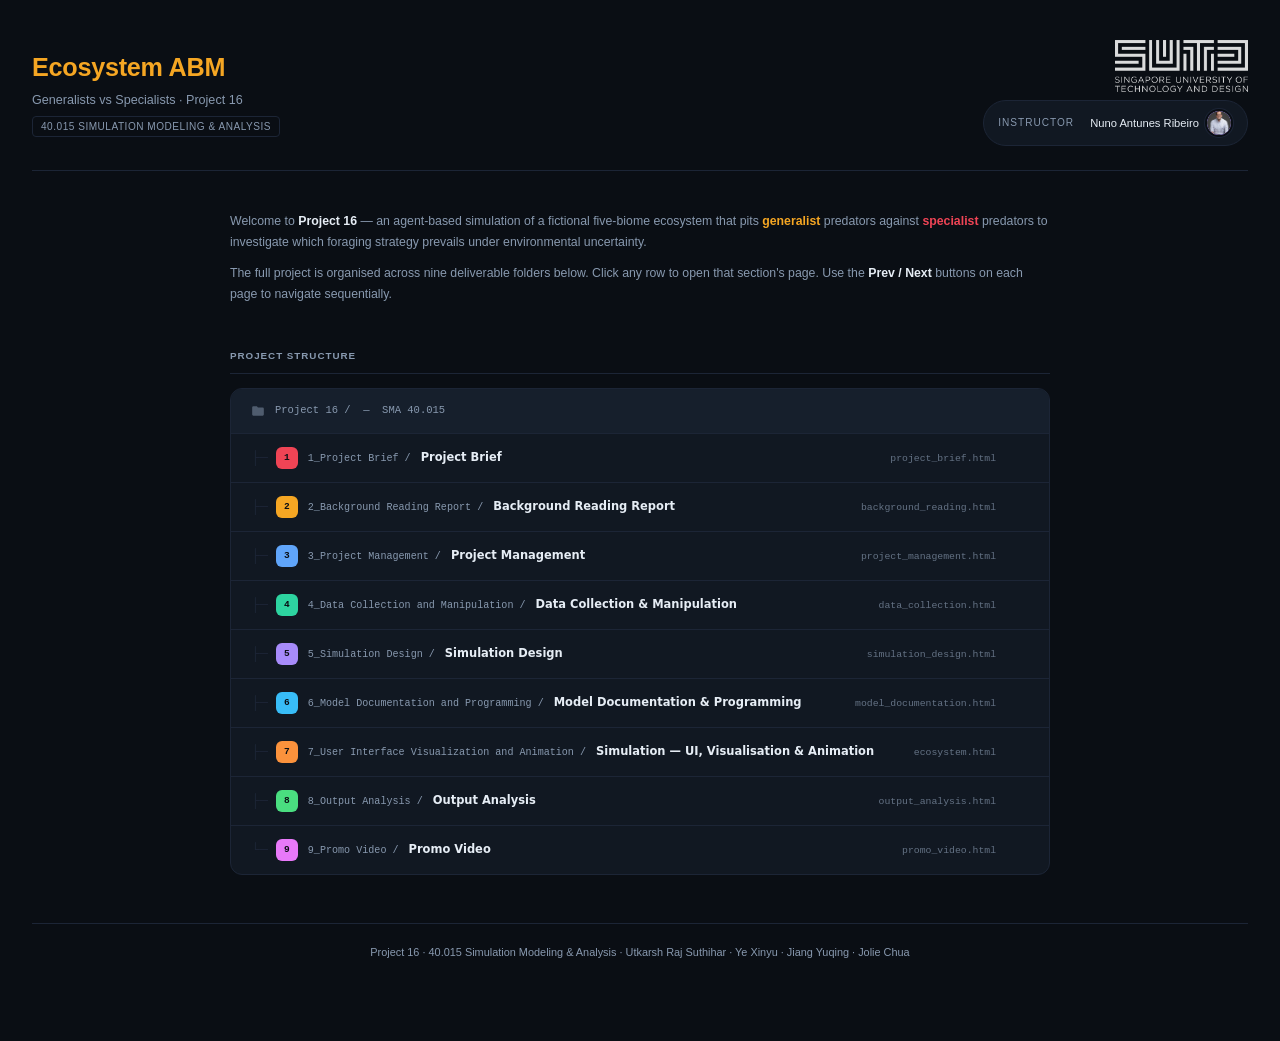
==== index.html @ 95d3eba9 "Organize preload assets and update README link" ====
<!DOCTYPE html>
<html lang="en">
<head>
  <meta charset="UTF-8">
  <title>Project 16 — Ecosystem ABM (SMA 40.015)</title>
  <meta name="viewport" content="width=device-width, initial-scale=1">

  <link rel="stylesheet" href="3_Project Management/styles/pm.css">

  <style>
    /* ── Welcome banner ─────────────────────────────────────── */
    .idx-welcome {
      max-width: 820px;
      margin: 0 auto 44px;
    }
    .idx-welcome p {
      color: var(--text-muted);
      font-size: 0.88rem;
      line-height: 1.7;
      margin: 0 0 10px;
    }
    .idx-welcome p:last-child { margin: 0; }

    /* ── Section label ──────────────────────────────────────── */
    .idx-label {
      max-width: 820px;
      margin: 0 auto 14px;
      font-size: 0.7rem;
      font-weight: 700;
      text-transform: uppercase;
      letter-spacing: 0.1em;
      color: var(--text-muted);
      padding-bottom: 10px;
      border-bottom: 1px solid var(--border);
    }

    /* ── File tree ──────────────────────────────────────────── */
    .idx-tree {
      max-width: 820px;
      margin: 0 auto 48px;
      background: var(--bg-card);
      border: 1px solid var(--border);
      border-radius: 12px;
      overflow: hidden;
      font-family: 'SF Mono', 'Fira Mono', monospace;
      font-size: 0.82rem;
    }

    /* root row */
    .idx-root {
      display: flex;
      align-items: center;
      gap: 10px;
      padding: 14px 20px;
      border-bottom: 1px solid var(--border);
      color: var(--text-muted);
      font-size: 0.75rem;
      background: var(--bg-card-2);
    }
    .idx-root svg { opacity: 0.5; flex-shrink: 0; }

    /* each folder row */
    .idx-row {
      display: flex;
      align-items: center;
      gap: 0;
      border-bottom: 1px solid var(--border);
      transition: background 0.12s;
      text-decoration: none;
      color: inherit;
    }
    .idx-row:last-child { border-bottom: none; }
    .idx-row:hover { background: rgba(255,255,255,0.03); }
    .idx-row:hover .idx-row-name { color: var(--accent-2); }
    .idx-row:hover .idx-row-arrow { opacity: 1; }

    /* tree gutter */
    .idx-gutter {
      display: flex;
      align-items: center;
      padding: 13px 0 13px 20px;
      gap: 8px;
      flex-shrink: 0;
    }
    .idx-branch {
      color: var(--border);
      font-size: 1rem;
      line-height: 1;
      user-select: none;
    }

    /* folder number badge */
    .idx-num {
      display: inline-flex;
      align-items: center;
      justify-content: center;
      width: 22px;
      height: 22px;
      border-radius: 6px;
      font-size: 0.68rem;
      font-weight: 800;
      color: #0a0e14;
      flex-shrink: 0;
      font-family: 'SF Mono', 'Fira Mono', monospace;
    }

    /* row body */
    .idx-row-body {
      flex: 1;
      display: flex;
      align-items: baseline;
      gap: 10px;
      padding: 13px 16px 13px 10px;
      min-width: 0;
    }
    .idx-row-folder {
      color: var(--text-muted);
      font-size: 0.72rem;
      white-space: nowrap;
      flex-shrink: 0;
    }
    .idx-row-name {
      color: var(--text);
      font-size: 0.82rem;
      font-weight: 600;
      font-family: system-ui, -apple-system, sans-serif;
      white-space: nowrap;
      overflow: hidden;
      text-overflow: ellipsis;
      transition: color 0.12s;
    }
    .idx-row-file {
      color: var(--text-muted);
      font-size: 0.7rem;
      margin-left: auto;
      white-space: nowrap;
      flex-shrink: 0;
      opacity: 0.7;
    }
    .idx-row-arrow {
      color: var(--accent-2);
      margin-left: 12px;
      opacity: 0;
      transition: opacity 0.12s;
      flex-shrink: 0;
      padding-right: 18px;
    }

    /* colour coding by section */
    .c1 { background: #ef4455; }
    .c2 { background: #f5a623; }
    .c3 { background: #60a5fa; }
    .c4 { background: #2dd4a0; }
    .c5 { background: #a78bfa; }
    .c6 { background: #38bdf8; }
    .c7 { background: #fb923c; }
    .c8 { background: #4ade80; }
    .c9 { background: #e879f9; }

    /* non-linked row (no HTML) */
    .idx-row-inactive {
      display: flex;
      align-items: center;
      border-bottom: 1px solid var(--border);
      opacity: 0.45;
      cursor: default;
    }
    .idx-row-inactive:last-child { border-bottom: none; }
  </style>
</head>
<body>

<div class="wrap">

  <!-- ═══════ HEADER ═══════ -->
  <header class="pm-header">
    <div class="pm-title">
      <h1>Ecosystem ABM</h1>
      <p class="subtitle">Generalists vs Specialists · Project 16</p>
      <span class="course">40.015 Simulation Modeling &amp; Analysis</span>
    </div>
    <div style="display:flex;flex-direction:column;align-items:flex-end;gap:0;margin-left:auto;">
      <img class="pm-sutd-logo" src="3_Project Management/images/SUTD.webp" alt="SUTD">
      <div class="pm-instructor pm-team" id="instructor-strip"></div>
    </div>
  </header>

  <!-- ═══════ WELCOME ═══════ -->
  <div class="idx-welcome">
    <p>
      Welcome to <strong style="color:var(--text)">Project 16</strong> — an agent-based simulation
      of a fictional five-biome ecosystem that pits <strong style="color:var(--accent)">generalist</strong>
      predators against <strong style="color:var(--danger)">specialist</strong> predators to investigate
      which foraging strategy prevails under environmental uncertainty.
    </p>
    <p>
      The full project is organised across nine deliverable folders below. Click any row to open that
      section's page. Use the <strong style="color:var(--text)">Prev / Next</strong> buttons on each
      page to navigate sequentially.
    </p>
  </div>

  <!-- ═══════ FILE TREE ═══════ -->
  <p class="idx-label">Project Structure</p>

  <div class="idx-tree">

    <!-- root -->
    <div class="idx-root">
      <svg width="14" height="14" viewBox="0 0 24 24" fill="currentColor"><path d="M10 4H4a2 2 0 0 0-2 2v12a2 2 0 0 0 2 2h16a2 2 0 0 0 2-2V8a2 2 0 0 0-2-2h-8l-2-2z"/></svg>
      Project 16 / &nbsp;—&nbsp; SMA 40.015
    </div>

    <!-- 1 -->
    <a class="idx-row" target="_blank" href="1_Project Brief/project_brief.html">
      <div class="idx-gutter">
        <span class="idx-branch">├─</span>
        <span class="idx-num c1">1</span>
      </div>
      <div class="idx-row-body">
        <span class="idx-row-folder">1_Project Brief /</span>
        <span class="idx-row-name">Project Brief</span>
        <span class="idx-row-file">project_brief.html</span>
      </div>
      <span class="idx-row-arrow">→</span>
    </a>

    <!-- 2 -->
    <a class="idx-row" target="_blank" href="2_Background Reading Report/background_reading.html">
      <div class="idx-gutter">
        <span class="idx-branch">├─</span>
        <span class="idx-num c2">2</span>
      </div>
      <div class="idx-row-body">
        <span class="idx-row-folder">2_Background Reading Report /</span>
        <span class="idx-row-name">Background Reading Report</span>
        <span class="idx-row-file">background_reading.html</span>
      </div>
      <span class="idx-row-arrow">→</span>
    </a>

    <!-- 3 -->
    <a class="idx-row" target="_blank" href="3_Project Management/project_management.html">
      <div class="idx-gutter">
        <span class="idx-branch">├─</span>
        <span class="idx-num c3">3</span>
      </div>
      <div class="idx-row-body">
        <span class="idx-row-folder">3_Project Management /</span>
        <span class="idx-row-name">Project Management</span>
        <span class="idx-row-file">project_management.html</span>
      </div>
      <span class="idx-row-arrow">→</span>
    </a>

    <!-- 4 -->
    <a class="idx-row" target="_blank" href="4_Data Collection and Manipulation/data_collection.html">
      <div class="idx-gutter">
        <span class="idx-branch">├─</span>
        <span class="idx-num c4">4</span>
      </div>
      <div class="idx-row-body">
        <span class="idx-row-folder">4_Data Collection and Manipulation /</span>
        <span class="idx-row-name">Data Collection &amp; Manipulation</span>
        <span class="idx-row-file">data_collection.html</span>
      </div>
      <span class="idx-row-arrow">→</span>
    </a>

    <!-- 5 -->
    <a class="idx-row" target="_blank" href="5_Simulation Design/simulation_design.html">
      <div class="idx-gutter">
        <span class="idx-branch">├─</span>
        <span class="idx-num c5">5</span>
      </div>
      <div class="idx-row-body">
        <span class="idx-row-folder">5_Simulation Design /</span>
        <span class="idx-row-name">Simulation Design</span>
        <span class="idx-row-file">simulation_design.html</span>
      </div>
      <span class="idx-row-arrow">→</span>
    </a>

    <!-- 6 -->
    <a class="idx-row" target="_blank" href="6_Model Documentation and Programming/model_documentation.html">
      <div class="idx-gutter">
        <span class="idx-branch">├─</span>
        <span class="idx-num c6">6</span>
      </div>
      <div class="idx-row-body">
        <span class="idx-row-folder">6_Model Documentation and Programming /</span>
        <span class="idx-row-name">Model Documentation &amp; Programming</span>
        <span class="idx-row-file">model_documentation.html</span>
      </div>
      <span class="idx-row-arrow">→</span>
    </a>

    <!-- 7 -->
    <a class="idx-row" target="_blank" href="7_User Interface Visualization and Animation/ecosystem.html">
      <div class="idx-gutter">
        <span class="idx-branch">├─</span>
        <span class="idx-num c7">7</span>
      </div>
      <div class="idx-row-body">
        <span class="idx-row-folder">7_User Interface Visualization and Animation /</span>
        <span class="idx-row-name">Simulation — UI, Visualisation &amp; Animation</span>
        <span class="idx-row-file">ecosystem.html</span>
      </div>
      <span class="idx-row-arrow">→</span>
    </a>

    <!-- 8 -->
    <a class="idx-row" target="_blank" href="8_Output Analysis/output_analysis.html">
      <div class="idx-gutter">
        <span class="idx-branch">├─</span>
        <span class="idx-num c8">8</span>
      </div>
      <div class="idx-row-body">
        <span class="idx-row-folder">8_Output Analysis /</span>
        <span class="idx-row-name">Output Analysis</span>
        <span class="idx-row-file">output_analysis.html</span>
      </div>
      <span class="idx-row-arrow">→</span>
    </a>

    <!-- 9 -->
    <a class="idx-row" href="9_Promo Video/promo_video.html">
      <div class="idx-gutter">
        <span class="idx-branch">└─</span>
        <span class="idx-num c9">9</span>
      </div>
      <div class="idx-row-body">
        <span class="idx-row-folder">9_Promo Video /</span>
        <span class="idx-row-name">Promo Video</span>
        <span class="idx-row-file">promo_video.html</span>
      </div>
      <span class="idx-row-arrow">→</span>
    </a>

  </div>

  <!-- ═══════ FOOTER ═══════ -->
  <div class="pm-footer">
    Project 16 · 40.015 Simulation Modeling &amp; Analysis ·
    Utkarsh Raj Suthihar · Ye Xinyu · Jiang Yuqing · Jolie Chua
  </div>

</div>

<div id="avatar-popover" class="avatar-popover"></div>

<script src="3_Project Management/lib/pm_data.js"></script>
<script>
  /* pm_data.js sets TEAM_IMG_PATH relative to its own folder;
     re-point it to the correct path from the root index */
  TEAM_IMG_PATH = '3_Project Management/images/team/';
</script>
<script src="3_Project Management/lib/pm_render.js"></script>
<script src="assets/scripts/video-preload.js"></script>

</body>
</html>
---- 3_Project Management/styles/pm.css ----
/* ═══════════════════════════════════════════════════════════════
   PROJECT MANAGEMENT — TIMELINE + GANTT
   Dark theme matching the simulation deliverable (7_UI).
   ═══════════════════════════════════════════════════════════════ */

:root {
  --bg:          #0a0e14;
  --bg-card:    #111822;
  --bg-card-2:  #161f2c;
  --border:     #1c2536;
  --text:       #e6edf5;
  --text-muted: #8899af;
  --accent:     #f5a623;
  --accent-2:   #60a5fa;
  --ok:         #2dd4a0;
  --danger:     #ef4455;
}

* { box-sizing: border-box; }

html, body {
  margin: 0; padding: 0;
  background: var(--bg);
  color: var(--text);
  font-family: -apple-system, BlinkMacSystemFont, "Segoe UI", Roboto, "Helvetica Neue", Arial, sans-serif;
  font-size: 14px;
  line-height: 1.5;
}

.wrap {
  max-width: 1280px;
  margin: 0 auto;
  padding: 40px 32px 80px;
}

/* ── Header ─────────────────────────────────────────────── */
header.pm-header {
  display: flex;
  flex-wrap: wrap;
  align-items: center;
  gap: 24px;
  padding-bottom: 24px;
  border-bottom: 1px solid var(--border);
  margin-bottom: 40px;
}
.pm-title h1 {
  margin: 0 0 4px;
  font-size: 1.8rem;
  color: var(--accent);
  letter-spacing: -0.01em;
}
.pm-title .subtitle {
  color: var(--text-muted);
  font-size: 0.9rem;
  margin: 0;
}
.pm-title .course {
  display: inline-block;
  margin-top: 6px;
  padding: 2px 8px;
  border: 1px solid var(--border);
  border-radius: 4px;
  font-size: 0.72rem;
  color: var(--text-muted);
  letter-spacing: 0.05em;
  text-transform: uppercase;
}
.pm-sutd-logo {
  margin-left: auto;
  height: 52px;
  opacity: 0.85;
}
.pm-team {
  display: flex;
  gap: 10px;
  align-items: center;
  flex-wrap: wrap;
  padding: 10px 16px;
  background: var(--bg-card);
  border: 1px solid var(--border);
  border-radius: 999px;
}
.pm-team-label {
  font-size: 0.72rem;
  color: var(--text-muted);
  text-transform: uppercase;
  letter-spacing: 0.1em;
  margin-right: 6px;
}
.pm-team-item {
  display: flex;
  align-items: center;
  gap: 6px;
  font-size: 0.8rem;
}
.pm-team-item-text {
  display: flex;
  flex-direction: column;
  align-items: flex-start;
  gap: 1px;
  line-height: 1.25;
  min-width: 0;
}
.pm-team-student-id {
  font-size: 0.68rem;
  font-weight: 500;
  color: var(--text-muted);
  letter-spacing: 0.04em;
}

/* ── Avatar circle ──────────────────────────────────────── */
.avatar {
  display: inline-flex;
  align-items: center;
  justify-content: center;
  position: relative;
  overflow: hidden;
  width: 28px;
  height: 28px;
  border-radius: 50%;
  color: #0a0e14;
  font-weight: 700;
  font-size: 0.68rem;
  letter-spacing: 0.02em;
  flex-shrink: 0;
  border: 2px solid var(--bg);
  box-shadow: 0 0 0 1px var(--border);
  cursor: pointer;
  transition: transform 0.15s ease, box-shadow 0.15s ease;
}
.avatar:hover {
  transform: scale(1.15);
  box-shadow: 0 0 0 2px var(--avatar-color, var(--accent));
  z-index: 2;
  position: relative;
}
.av-initials {
  position: relative;
  z-index: 1;
  pointer-events: none;
  user-select: none;
}
.av-photo {
  position: absolute;
  inset: 0;
  width: 100%;
  height: 100%;
  object-fit: cover;
  border-radius: inherit;
  z-index: 2;
  pointer-events: none;
}
.avatar.lg { width: 36px; height: 36px; font-size: 0.78rem; }
.avatar-row {
  display: inline-flex;
  align-items: center;
}
.avatar-row .avatar + .avatar { margin-left: -8px; }
.avatar-row .avatar:hover {
  transform: translateY(-2px);
  transition: transform 0.15s ease;
  z-index: 2;
  position: relative;
}

/* ── Legend ─────────────────────────────────────────────── */
.pm-legend {
  display: flex;
  flex-wrap: wrap;
  gap: 18px;
  align-items: center;
  margin-bottom: 32px;
  color: var(--text-muted);
  font-size: 0.78rem;
}
.legend-dot {
  display: inline-block;
  width: 12px; height: 12px;
  border-radius: 50%;
  margin-right: 6px;
  vertical-align: middle;
}

/* ── Timeline ───────────────────────────────────────────── */
.timeline {
  position: relative;
  padding: 20px 0;
}
.timeline::before {
  content: '';
  position: absolute;
  left: 50%;
  top: 0; bottom: 0;
  width: 2px;
  background: linear-gradient(
    180deg,
    rgba(245,166,35,0) 0%,
    rgba(245,166,35,0.6) 8%,
    rgba(245,166,35,0.6) 92%,
    rgba(245,166,35,0) 100%
  );
  transform: translateX(-50%);
}
.stage {
  position: relative;
  width: 50%;
  padding: 12px 40px 12px 0;
  margin-bottom: 20px;
}
.stage.right {
  margin-left: 50%;
  padding: 12px 0 12px 40px;
}
.stage-node {
  position: absolute;
  top: 22px;
  width: 18px;
  height: 18px;
  border-radius: 50%;
  background: var(--bg);
  border: 3px solid var(--accent);
  z-index: 2;
  transition: transform 0.2s ease;
}
.stage.left  .stage-node { right: -9px; }
.stage.right .stage-node { left: -9px; }
.stage:hover .stage-node { transform: scale(1.2); }
.stage-week {
  position: absolute;
  top: 0;
  font-size: 0.68rem;
  color: var(--text-muted);
  font-weight: 600;
  letter-spacing: 0.08em;
  text-transform: uppercase;
}
.stage.left  .stage-week { right: 30px; }
.stage.right .stage-week { left: 30px; }

/* ── Stage card ─────────────────────────────────────────── */
.card {
  background: var(--bg-card);
  border: 1px solid var(--border);
  border-radius: 10px;
  padding: 16px 18px;
  cursor: pointer;
  transition: border-color 0.2s ease, transform 0.2s ease;
  position: relative;
}
.card:hover {
  transform: translateY(-1px);
}
.card.expanded {
  background: var(--bg-card-2);
  cursor: default;
}
.card.expanded:hover { transform: none; }

.card-head {
  display: flex;
  align-items: flex-start;
  gap: 12px;
}
.card-head-main { flex: 1; min-width: 0; }
.card-title {
  margin: 0 0 4px;
  font-size: 1.02rem;
  color: var(--text);
  font-weight: 600;
}
.card-type {
  display: inline-block;
  font-size: 0.64rem;
  padding: 2px 7px;
  border-radius: 4px;
  margin-right: 6px;
  text-transform: uppercase;
  letter-spacing: 0.05em;
  font-weight: 600;
}
.card-summary {
  color: var(--text-muted);
  font-size: 0.85rem;
  margin: 4px 0 10px;
}
.card-meta {
  display: flex;
  align-items: center;
  justify-content: space-between;
  gap: 10px;
}
.card-chevron {
  color: var(--text-muted);
  flex-shrink: 0;
  transition: transform 0.2s ease;
}
.card.expanded .card-chevron { transform: rotate(180deg); }

/* ── Expanded content ───────────────────────────────────── */
.card-body {
  max-height: 0;
  overflow: hidden;
  transition: max-height 0.3s ease;
}
.card.expanded .card-body {
  max-height: 9999px;
}
.card-body-inner {
  padding: 14px 0 4px;
  border-top: 1px solid var(--border);
  margin-top: 12px;
}
.card-details {
  color: var(--text);
  font-size: 0.88rem;
  margin-bottom: 14px;
}
.card-section-label {
  font-size: 0.7rem;
  color: var(--accent);
  text-transform: uppercase;
  letter-spacing: 0.1em;
  margin: 14px 0 6px;
  font-weight: 600;
}
.card-ideas {
  margin: 0;
  padding: 0 0 0 18px;
}
.card-ideas li {
  margin-bottom: 4px;
  color: var(--text);
  font-size: 0.85rem;
}
.card-artefacts {
  margin-top: 14px;
}
.artefact {
  margin-bottom: 12px;
}
.artefact img {
  width: 100%;
  max-width: 520px;
  border-radius: 6px;
  border: 1px solid var(--border);
  display: block;
  cursor: default;
  pointer-events: none;
  user-select: none;
  -webkit-user-drag: none;
}
.artefact-caption {
  font-size: 0.76rem;
  color: var(--text-muted);
  margin-top: 4px;
  font-style: italic;
}

.card-contribs {
  display: flex;
  align-items: center;
  gap: 10px;
  flex-wrap: wrap;
  margin-top: 14px;
}
.card-contribs-label {
  font-size: 0.7rem;
  color: var(--text-muted);
  text-transform: uppercase;
  letter-spacing: 0.08em;
  margin-right: 4px;
}


/* ── Gantt section ──────────────────────────────────────── */
.gantt-section {
  margin-top: 80px;
  padding: 32px;
  background: var(--bg-card);
  border: 1px solid var(--border);
  border-radius: 12px;
}
.gantt-section h2 {
  margin: 0 0 6px;
  font-size: 1.2rem;
  color: var(--accent);
}
.gantt-section .gantt-desc {
  color: var(--text-muted);
  font-size: 0.84rem;
  margin: 0 0 20px;
}
#gantt-chart {
  width: 100%;
  height: 520px;
}

/* ── Footer ─────────────────────────────────────────────── */
.pm-footer {
  margin-top: 40px;
  padding-top: 20px;
  border-top: 1px solid var(--border);
  color: var(--text-muted);
  font-size: 0.78rem;
  text-align: center;
}

/* ── Instructor strip ───────────────────────────────────── */
.pm-instructor {
  display: flex;
  gap: 10px;
  align-items: center;
  padding: 8px 14px;
  background: var(--bg-card);
  border: 1px solid var(--border);
  border-radius: 999px;
  margin-top: 8px;
}

/* ── Avatar popover ─────────────────────────────────────── */
.avatar-popover {
  position: fixed;
  z-index: 1000;
  display: none;
  width: 248px;
  background: var(--bg-card-2);
  border: 1px solid var(--border);
  border-radius: 12px;
  padding: 14px 16px 12px;
  box-shadow: 0 12px 40px rgba(0,0,0,0.55);
  animation: pop-in 0.15s ease;
}
@keyframes pop-in {
  from { opacity: 0; transform: translateY(-6px) scale(0.97); }
  to   { opacity: 1; transform: translateY(0)   scale(1); }
}
.av-pop-close {
  position: absolute;
  top: 8px; right: 10px;
  font-size: 0.7rem;
  color: var(--text-muted);
  cursor: pointer;
  line-height: 1;
  padding: 2px 4px;
  border-radius: 4px;
}
.av-pop-close:hover { color: var(--text); background: var(--border); }
.av-pop-top {
  display: flex;
  gap: 12px;
  align-items: center;
  margin-bottom: 10px;
}
.av-pop-img {
  width: 56px;
  height: 56px;
  border-radius: 50%;
  flex-shrink: 0;
  position: relative;
  overflow: hidden;
  display: flex;
  align-items: center;
  justify-content: center;
  color: #0a0e14;
  font-weight: 700;
  font-size: 1.1rem;
  border: 3px solid var(--bg);
  box-shadow: 0 0 0 1px var(--border);
}
.av-pop-name {
  font-size: 0.92rem;
  font-weight: 600;
  color: var(--text);
  margin-bottom: 3px;
  line-height: 1.3;
}
.av-pop-meta {
  font-size: 0.74rem;
  color: var(--text-muted);
  line-height: 1.4;
}
.av-pop-course {
  color: var(--accent);
  font-size: 0.7rem;
  white-space: pre-line;
}
.av-pop-links {
  display: flex;
  gap: 8px;
  margin-top: 8px;
  border-top: 1px solid var(--border);
  padding-top: 8px;
}
.av-pop-link {
  display: inline-flex;
  align-items: center;
  justify-content: center;
  width: 32px;
  height: 32px;
  border-radius: 7px;
  border: 1px solid var(--border);
  color: var(--text-muted);
  text-decoration: none;
  transition: color 0.15s, border-color 0.15s, background 0.15s;
}
.av-pop-link svg { display: block; }
.av-pop-linkedin { border-color: rgba(10,102,194,0.4); color: #0a66c2; }
.av-pop-linkedin:hover { background: rgba(10,102,194,0.12); border-color: #0a66c2; color: #0a66c2; }
.av-pop-website  { border-color: rgba(245,166,35,0.3); color: var(--accent); }
.av-pop-website:hover  { background: rgba(245,166,35,0.1); border-color: var(--accent); }

/* ── Responsive (≤860px: stack to single column) ───────── */
@media (max-width: 860px) {
  .wrap { padding: 24px 16px 60px; }
  .timeline::before { left: 16px; }
  .stage, .stage.right {
    width: 100%;
    margin-left: 0;
    padding: 12px 0 12px 40px;
  }
  .stage.left  .stage-node,
  .stage.right .stage-node { left: 7px; right: auto; }
  .stage.left  .stage-week,
  .stage.right .stage-week { left: 30px; right: auto; }
  .pm-sutd-logo { margin-left: 0; }
}

/* ── Print (Cmd+P → Save PDF) ──────────────────────────── */
@media print {
  html, body { background: #fff !important; color: #000 !important; }
  .wrap { max-width: none; padding: 0; }
  .card {
    background: #fff !important;
    border: 1px solid #333 !important;
    page-break-inside: avoid;
    cursor: default;
  }
  .card.expanded { background: #fff !important; }
  .card-body { max-height: 9999px !important; }
  .card-body-inner { border-color: #999 !important; }
  .card-chevron { display: none !important; }
  .timeline::before { background: #aaa !important; }
  .stage-node { border-color: #333 !important; background: #fff !important; }
  .card-title, .card-details, .card-ideas li { color: #000 !important; }
  .card-summary, .stage-week, .card-contribs-label, .pm-footer, .artefact-caption { color: #555 !important; }
  .gantt-section { break-before: page; }
  .lightbox { display: none !important; }
  a { color: #000 !important; text-decoration: none; }
}
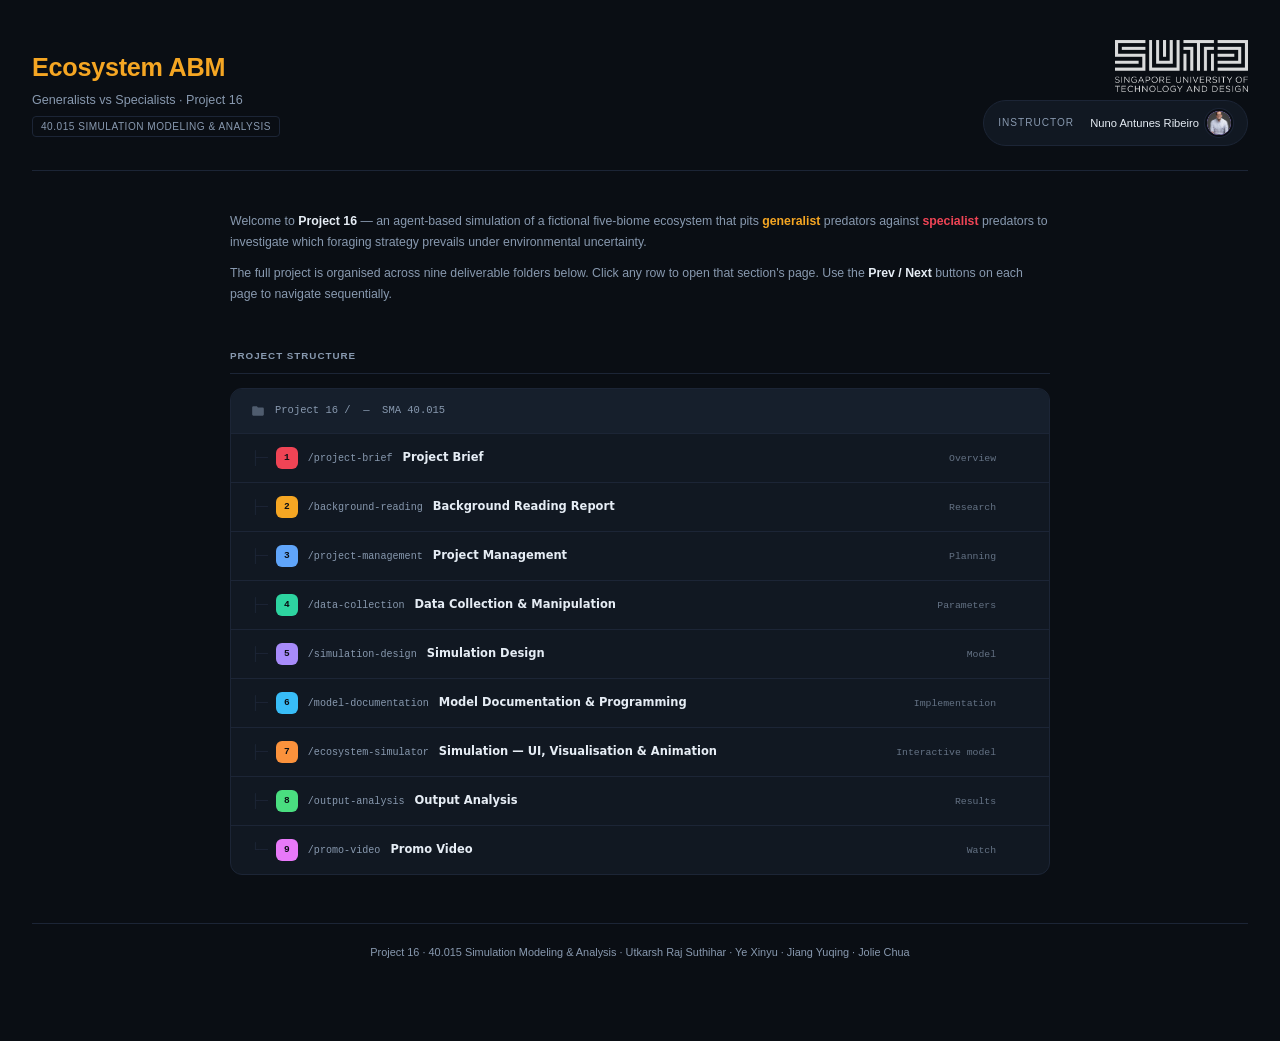
==== commit ab5aab58: "Add clean page routes" ====
--- a/index.html
+++ b/index.html
@@ -212,127 +212,127 @@
     </div>
 
     <!-- 1 -->
-    <a class="idx-row" target="_blank" href="1_Project Brief/project_brief.html">
+    <a class="idx-row" target="_blank" href="/project-brief">
       <div class="idx-gutter">
         <span class="idx-branch">├─</span>
         <span class="idx-num c1">1</span>
       </div>
       <div class="idx-row-body">
-        <span class="idx-row-folder">1_Project Brief /</span>
+        <span class="idx-row-folder">/project-brief</span>
         <span class="idx-row-name">Project Brief</span>
-        <span class="idx-row-file">project_brief.html</span>
+        <span class="idx-row-file">Overview</span>
       </div>
       <span class="idx-row-arrow">→</span>
     </a>
 
     <!-- 2 -->
-    <a class="idx-row" target="_blank" href="2_Background Reading Report/background_reading.html">
+    <a class="idx-row" target="_blank" href="/background-reading">
       <div class="idx-gutter">
         <span class="idx-branch">├─</span>
         <span class="idx-num c2">2</span>
       </div>
       <div class="idx-row-body">
-        <span class="idx-row-folder">2_Background Reading Report /</span>
+        <span class="idx-row-folder">/background-reading</span>
         <span class="idx-row-name">Background Reading Report</span>
-        <span class="idx-row-file">background_reading.html</span>
+        <span class="idx-row-file">Research</span>
       </div>
       <span class="idx-row-arrow">→</span>
     </a>
 
     <!-- 3 -->
-    <a class="idx-row" target="_blank" href="3_Project Management/project_management.html">
+    <a class="idx-row" target="_blank" href="/project-management">
       <div class="idx-gutter">
         <span class="idx-branch">├─</span>
         <span class="idx-num c3">3</span>
       </div>
       <div class="idx-row-body">
-        <span class="idx-row-folder">3_Project Management /</span>
+        <span class="idx-row-folder">/project-management</span>
         <span class="idx-row-name">Project Management</span>
-        <span class="idx-row-file">project_management.html</span>
+        <span class="idx-row-file">Planning</span>
       </div>
       <span class="idx-row-arrow">→</span>
     </a>
 
     <!-- 4 -->
-    <a class="idx-row" target="_blank" href="4_Data Collection and Manipulation/data_collection.html">
+    <a class="idx-row" target="_blank" href="/data-collection">
       <div class="idx-gutter">
         <span class="idx-branch">├─</span>
         <span class="idx-num c4">4</span>
       </div>
       <div class="idx-row-body">
-        <span class="idx-row-folder">4_Data Collection and Manipulation /</span>
+        <span class="idx-row-folder">/data-collection</span>
         <span class="idx-row-name">Data Collection &amp; Manipulation</span>
-        <span class="idx-row-file">data_collection.html</span>
+        <span class="idx-row-file">Parameters</span>
       </div>
       <span class="idx-row-arrow">→</span>
     </a>
 
     <!-- 5 -->
-    <a class="idx-row" target="_blank" href="5_Simulation Design/simulation_design.html">
+    <a class="idx-row" target="_blank" href="/simulation-design">
       <div class="idx-gutter">
         <span class="idx-branch">├─</span>
         <span class="idx-num c5">5</span>
       </div>
       <div class="idx-row-body">
-        <span class="idx-row-folder">5_Simulation Design /</span>
+        <span class="idx-row-folder">/simulation-design</span>
         <span class="idx-row-name">Simulation Design</span>
-        <span class="idx-row-file">simulation_design.html</span>
+        <span class="idx-row-file">Model</span>
       </div>
       <span class="idx-row-arrow">→</span>
     </a>
 
     <!-- 6 -->
-    <a class="idx-row" target="_blank" href="6_Model Documentation and Programming/model_documentation.html">
+    <a class="idx-row" target="_blank" href="/model-documentation">
       <div class="idx-gutter">
         <span class="idx-branch">├─</span>
         <span class="idx-num c6">6</span>
       </div>
       <div class="idx-row-body">
-        <span class="idx-row-folder">6_Model Documentation and Programming /</span>
+        <span class="idx-row-folder">/model-documentation</span>
         <span class="idx-row-name">Model Documentation &amp; Programming</span>
-        <span class="idx-row-file">model_documentation.html</span>
+        <span class="idx-row-file">Implementation</span>
       </div>
       <span class="idx-row-arrow">→</span>
     </a>
 
     <!-- 7 -->
-    <a class="idx-row" target="_blank" href="7_User Interface Visualization and Animation/ecosystem.html">
+    <a class="idx-row" target="_blank" href="/ecosystem-simulator">
       <div class="idx-gutter">
         <span class="idx-branch">├─</span>
         <span class="idx-num c7">7</span>
       </div>
       <div class="idx-row-body">
-        <span class="idx-row-folder">7_User Interface Visualization and Animation /</span>
+        <span class="idx-row-folder">/ecosystem-simulator</span>
         <span class="idx-row-name">Simulation — UI, Visualisation &amp; Animation</span>
-        <span class="idx-row-file">ecosystem.html</span>
+        <span class="idx-row-file">Interactive model</span>
       </div>
       <span class="idx-row-arrow">→</span>
     </a>
 
     <!-- 8 -->
-    <a class="idx-row" target="_blank" href="8_Output Analysis/output_analysis.html">
+    <a class="idx-row" target="_blank" href="/output-analysis">
       <div class="idx-gutter">
         <span class="idx-branch">├─</span>
         <span class="idx-num c8">8</span>
       </div>
       <div class="idx-row-body">
-        <span class="idx-row-folder">8_Output Analysis /</span>
+        <span class="idx-row-folder">/output-analysis</span>
         <span class="idx-row-name">Output Analysis</span>
-        <span class="idx-row-file">output_analysis.html</span>
+        <span class="idx-row-file">Results</span>
       </div>
       <span class="idx-row-arrow">→</span>
     </a>
 
     <!-- 9 -->
-    <a class="idx-row" href="9_Promo Video/promo_video.html">
+    <a class="idx-row" href="/promo-video">
       <div class="idx-gutter">
         <span class="idx-branch">└─</span>
         <span class="idx-num c9">9</span>
       </div>
       <div class="idx-row-body">
-        <span class="idx-row-folder">9_Promo Video /</span>
+        <span class="idx-row-folder">/promo-video</span>
         <span class="idx-row-name">Promo Video</span>
-        <span class="idx-row-file">promo_video.html</span>
+        <span class="idx-row-file">Watch</span>
       </div>
       <span class="idx-row-arrow">→</span>
     </a>
